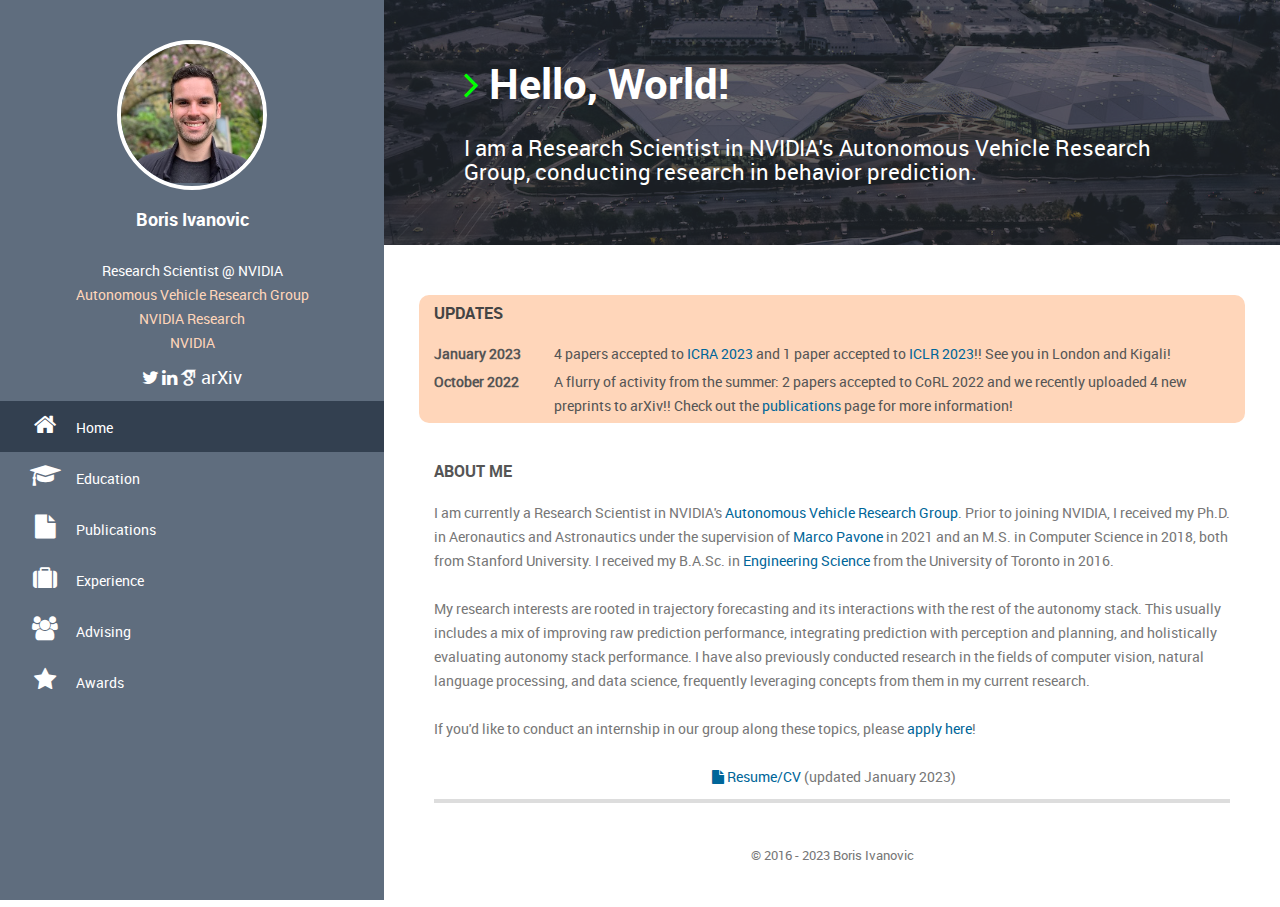
==== index.html @ a3891502 "ICRA updated paper and code links!" ====
<!DOCTYPE html>
<!--[if lt IE 7]>      <html class="no-js lt-ie9 lt-ie8 lt-ie7"> <![endif]-->
<!--[if IE 7]>         <html class="no-js lt-ie9 lt-ie8"> <![endif]-->
<!--[if IE 8]>         <html class="no-js lt-ie9"> <![endif]-->
<!--[if gt IE 8]><!--> <html class="no-js"> <!--<![endif]-->
    <head>
        <meta charset="utf-8">
        <meta http-equiv="X-UA-Compatible" content="IE=edge">
        <title>Boris Ivanovic</title>
        <meta name="description" content="">
        <!--
    	Volton Template
    	http://www.templatemo.com/tm-441-volton
        -->
        <meta name="viewport" content="width=device-width, initial-scale=1">

        <link rel="stylesheet" href="css/normalize.css">
        <link rel="stylesheet" href="css/font-awesome.css">
        <link rel="stylesheet" href="css/academicons.css">
        <link rel="stylesheet" href="css/bootstrap.min.css">
        <link rel="stylesheet" href="css/templatemo-style.css">

        <link rel="apple-touch-icon" sizes="180x180" href="/apple-touch-icon.png?v=9ByQ8gbazn">
        <link rel="icon" type="image/png" sizes="32x32" href="/favicon-32x32.png?v=9ByQ8gbazn">
        <link rel="icon" type="image/png" sizes="16x16" href="/favicon-16x16.png?v=9ByQ8gbazn">
        <link rel="manifest" href="/manifest.json?v=9ByQ8gbazn">
        <link rel="mask-icon" href="/safari-pinned-tab.svg?v=9ByQ8gbazn" color="#8c1515">
        <link rel="shortcut icon" href="/favicon.ico?v=9ByQ8gbazn">
        <meta name="msapplication-TileColor" content="#8c1515">
        <meta name="msapplication-TileImage" content="/mstile-144x144.png?v=9ByQ8gbazn">
        <meta name="theme-color" content="#ffffff">

        <script src="js/vendor/modernizr-2.6.2.min.js"></script>
        <script>
            (function(i,s,o,g,r,a,m){i['GoogleAnalyticsObject']=r;i[r]=i[r]||function(){
            (i[r].q=i[r].q||[]).push(arguments)},i[r].l=1*new Date();a=s.createElement(o),
            m=s.getElementsByTagName(o)[0];a.async=1;a.src=g;m.parentNode.insertBefore(a,m)
            })(window,document,'script','https://www.google-analytics.com/analytics.js','ga');

            ga('create', 'UA-88631709-1', 'auto');
            ga('send', 'pageview');
        </script>
    </head>
    <body>
        <!--[if lt IE 7]>
            <p class="browsehappy">You are using an <strong>outdated</strong> browser. Please <a href="http://browsehappy.com/">upgrade your browser</a> to improve your experience.</p>
        <![endif]-->

        <div class="responsive-header visible-xs visible-sm">
            <div class="container">
                <div class="row" style="margin-right: 0px">
                    <div class="col-md-12">
                        <div class="top-section">
                            <div class="profile-image">
                                <img src="img/profile.jpg" alt="Boris">
                            </div>
                            <div class="profile-content">
                                <h3 class="profile-title">Boris Ivanovic</h3>
                                <p class="profile-description">Research Scientist @ NVIDIA</p>
                                <p class="profile-description"><br /></p>
                                <div class="social-icons">
                                    <ul>
                                        <li><a href="https://twitter.com/iamborisi" target="_blank"><i class="fa fa-twitter"></i></a></li>
                                        <li><a href="https://www.linkedin.com/in/boris-ivanovic-a3103064" target="_blank"><i class="fa fa-linkedin"></i></a></li>
                                        <li><a href="https://scholar.google.com/citations?user=ey9AQcEAAAAJ" target="_blank"><i class="ai ai-google-scholar"></i></a></li>
                                        <li><a href="https://arxiv.org/a/ivanovic_b_1" target="_blank">arXiv</a></li>
                                    </ul>
                                </div> <!-- .social-icons -->
                            </div>
                        </div>
                    </div>
                </div>
                <a href="#" class="toggle-menu"><i class="fa fa-bars"></i></a>
                <div class="main-navigation responsive-menu">
                    <ul class="navigation">
                        <li><a href="index.html"><i class="fa fa-home fa-fw"></i>Home</a></li>
                        <li><a href="education.html"><i class="fa fa-graduation-cap fa-fw"></i>Education</a></li>
                        <li><a href="publications.html"><i class="fa fa-file fa-fw"></i>Publications</a></li>
                        <li><a href="experience.html"><i class="fa fa-suitcase fa-fw"></i>Experience</a></li>
                        <li><a href="advising.html"><i class="fa fa-users fa-fw"></i>Advising</a></li>
                        <li><a href="awards.html"><i class="fa fa-star fa-fw"></i>Awards</a></li>
                    </ul>
                </div>
            </div>
        </div>

        <!-- SIDEBAR -->
        <div class="sidebar-menu hidden-xs hidden-sm">
            <div class="top-section">
                <div class="profile-image">
                    <img src="img/profile.jpg" alt="Boris">
                </div>
                <h3 class="profile-title">Boris Ivanovic</h3>
                <!-- <p class="profile-description">borisi (at) stanford (dot) edu</p> -->
                <p class="profile-description"><br /></p>
                <p class="profile-description">Research Scientist @ NVIDIA</p>
                <p class="profile-description"><a href="https://nvr-avg.github.io/" target="_blank">Autonomous Vehicle Research Group</a></p>
                <p class="profile-description"><a href="https://www.nvidia.com/en-us/research/" target="_blank">NVIDIA Research</a></p>
                <p class="profile-description"><a href="https://www.nvidia.com/en-us/" target="_blank">NVIDIA</a></p>
            </div> <!-- top-section -->
            <div class="social-icons">
                <ul>
                    <li><a href="https://twitter.com/iamborisi" target="_blank"><i class="fa fa-twitter"></i></a></li>
                    <li><a href="https://www.linkedin.com/in/boris-ivanovic-a3103064" target="_blank"><i class="fa fa-linkedin"></i></a></li>
                    <li><a href="https://scholar.google.com/citations?user=ey9AQcEAAAAJ" target="_blank"><i class="ai ai-google-scholar"></i></a></li>
                    <li><a href="https://arxiv.org/a/ivanovic_b_1" target="_blank">arXiv</a></li>
                </ul>
            </div> <!-- .social-icons -->
            <div class="main-navigation">
                <ul class="navigation">
                    <li><a href="index.html"><i class="fa fa-home fa-fw"></i>Home</a></li>
                    <li><a href="education.html"><i class="fa fa-graduation-cap fa-fw"></i>Education</a></li>
                    <li><a href="publications.html"><i class="fa fa-file fa-fw"></i>Publications</a></li>
                    <li><a href="experience.html"><i class="fa fa-suitcase fa-fw"></i>Experience</a></li>
                    <li><a href="advising.html"><i class="fa fa-users fa-fw"></i>Advising</a></li>
                    <li><a href="awards.html"><i class="fa fa-star fa-fw"></i>Awards</a></li>
                </ul>
            </div> <!-- .main-navigation -->
        </div> <!-- .sidebar-menu -->


        <div class="banner-bg" id="top">
            <div class="banner-overlay"><img src="img/nvidia_banner.jpg" alt="" /></div>
            <div class="welcome-text">
                <h2><i class="fa fa-angle-right"></i> Hello, World!</h2>
                <h5>I am a Research Scientist in NVIDIA's Autonomous Vehicle Research Group, conducting research in behavior prediction.</h5>
            </div>
        </div>

        <!-- MAIN CONTENT -->
        <div class="main-content">
            <div class="fluid-container">
                <div class="content-wrapper">
                    <!-- UPDATES -->
                    <div class="page-section" id="about">
                    <div class="row">
                        <div class="col-md-12" id="updates">
                            <h4 class="widget-title">Updates</h4>
                            <table>
                                <tr>
                                    <td class="update-date"><b>January 2023</b></td>
                                    <td>4 papers accepted to <a href="https://www.icra2023.org/" target="_blank">ICRA 2023</a> and 1 paper accepted to <a href="https://iclr.cc/Conferences/2023" target="_blank">ICLR 2023</a>!! See you in London and Kigali!</td>
                                </tr>
                                <tr>
                                    <td class="update-date"><b>October 2022</b></td>
                                    <td>A flurry of activity from the summer: 2 papers accepted to CoRL 2022 and we recently uploaded 4 new preprints to arXiv!! Check out the <a href="publications.html">publications</a> page for more information!</td>
                                </tr>
                            </table>
                        </div>
                        <br>
                    </div> <!-- #updates -->
                    <!-- ABOUT -->
                    <div class="row">
                        <div class="col-md-12">
                            <h4 class="widget-title">About Me</h4>
                            <p>
                                I am currently a Research Scientist in NVIDIA's <a href="https://nvr-avg.github.io/" target="_blank">Autonomous Vehicle Research Group</a>. Prior to joining NVIDIA, I received my Ph.D. in Aeronautics and Astronautics under the supervision of <a href="http://web.stanford.edu/~pavone/" target="_blank">Marco Pavone</a> in 2021 and an M.S. in Computer Science in 2018, both from Stanford University. I received my B.A.Sc. in <a class="uoft-blue-underline" href="http://engsci.utoronto.ca/" target="_blank">Engineering Science</a> from the University of Toronto in 2016.
                                <br/>
                                <br/>
                                My research interests are rooted in trajectory forecasting and its interactions with the rest of the autonomy stack. This usually includes a mix of improving raw prediction performance, integrating prediction with perception and planning, and holistically evaluating autonomy stack performance. I have also previously conducted research in the fields of computer vision, natural language processing, and data science, frequently leveraging concepts from them in my current research.
                                <br/>
                                <br/>
                                If you'd like to conduct an internship in our group along these topics, please <a href="https://nvidia.wd5.myworkdayjobs.com/en-US/UniversityJobs/job/US-CA-Santa-Clara/PhD-Research-Intern--Autonomous-Vehicles---Summer-2023_JR1963492" target="_blank">apply here</a>!
                            <br/>
                            <br/>
                            <p style="margin-bottom: -30px; text-align: center;"><a href="files/cv.pdf" target="_blank"><i class="fa fa-file fa-fw"></i>Resume/CV</a> (updated January 2023)</p>
                            <hr>
                        </div>
                    </div> <!-- #about -->
                    </div>

                    <div class="row" id="footer">
                        <div class="col-md-12 text-center">
                            <p class="copyright-text">&copy; 2016 - 2023 Boris Ivanovic</p>
                        </div>
                    </div>

                </div>

            </div>
        </div>

        <script src="js/vendor/jquery-1.10.2.min.js"></script>
        <script src="js/min/plugins.min.js"></script>
        <script src="js/min/main.min.js"></script>

    </body>
</html>
---- css/academicons.css ----
/*
 *  Academicons 1.8.0 by James Walsh - https://github.com/jpswalsh
 *  Fonts generated using the IcoMoon app - http://icomoon.io/app
 *  Square icons designed to be used alongside Font Awesome square icons - https://fortawesome.github.io/Font-Awesome/
 *  Licenses - Font: SIL OFL 1.1, CSS: MIT License
 */
@font-face {
    font-family: 'Academicons';
    src:url('../fonts/academicons.eot?v=1.8.0');
    src:url('../fonts/academicons.eot?v=1.8.0') format('embedded-opentype'),
        url('../fonts/academicons.ttf?v=1.8.0') format('truetype'),
        url('../fonts/academicons.woff?v=1.8.0') format('woff'),
        url('../fonts/academicons.svg?v=1.8.0#academicons') format('svg');
    font-weight: normal;
    font-style: normal;
}
.ai {
	display:inline-block;
	font:normal normal normal 14px/1 Academicons;
	font-size:inherit;
	text-rendering:auto;
	-webkit-font-smoothing:antialiased;
	-moz-osx-font-smoothing:grayscale;
}
.ai-academia:before {
  content: "\e800";
}
.ai-academia-square:before {
  content: "\e801";
}
.ai-acclaim:before {
  content: "\e802";
}
.ai-acclaim-square:before {
  content: "\e803";
}
.ai-acm:before {
  content: "\e804";
}
.ai-acm-square:before {
  content: "\e805";
}
.ai-ads:before {
  content: "\e806";
}
.ai-ads-square:before {
  content: "\e807";
}
.ai-arxiv:before {
  content: "\e808";
}
.ai-arxiv-square:before {
  content: "\e809";
}
.ai-biorxiv:before {
  content: "\e810";
}
.ai-biorxiv-square:before {
  content: "\e811";
}
.ai-ceur:before {
  content: "\e812";
}
.ai-ceur-box:before {
  content: "\e813";
}
.ai-courser:before {
  content: "\e814";
}
.ai-courser-square:before {
  content: "\e815";
}
.ai-dataverse:before {
  content: "\e816";
}
.ai-dataverse-box:before {
  content: "\e817";
}
.ai-dblp:before {
  content: "\e818";
}
.ai-dblp-square:before {
  content: "\e819";
}
.ai-depsy:before {
  content: "\e820";
}
.ai-depsy-square:before {
  content: "\e821";
}
.ai-doi:before {
  content: "\e822";
}
.ai-doi-square:before {
  content: "\e823";
}
.ai-dryad:before {
  content: "\e824";
}
.ai-dryad-square:before {
  content: "\e825";
}
.ai-figshare:before {
  content: "\e826";
}
.ai-figshare-square:before {
  content: "\e827";
}
.ai-google-scholar:before {
  content: "\e828";
}
.ai-google-scholar-square:before {
  content: "\e829";
}
.ai-ieee:before {
  content: "\e830";
}
.ai-ieee-square:before {
  content: "\e831";
}
.ai-impactstory:before {
  content: "\e832";
}
.ai-impactstory-square:before {
  content: "\e833";
}
.ai-inspire:before {
  content: "\e834";
}
.ai-inspire-square:before {
  content: "\e835";
}
.ai-mendeley:before {
  content: "\e836";
}
.ai-mendeley-square:before {
  content: "\e837";
}
.ai-open-access:before {
  content: "\e838";
}
.ai-open-access-square:before {
  content: "\e839";
}
.ai-orcid:before {
  content: "\e840";
}
.ai-orcid-square:before {
  content: "\e841";
}
.ai-osf:before {
  content: "\e842";
}
.ai-osf-square:before {
  content: "\e843";
}
.ai-overleaf:before {
  content: "\e844";
}
.ai-overleaf-square:before {
  content: "\e845";
}
.ai-philpapers:before {
  content: "\e846";
}
.ai-philpapers-square:before {
  content: "\e847";
}
.ai-piazza:before {
  content: "\e848";
}
.ai-piazza-square:before {
  content: "\e849";
}
.ai-publons:before {
  content: "\e850";
}
.ai-publons-square:before {
  content: "\e851";
}
.ai-pubmed:before {
  content: "\e852";
}
.ai-pubmed-square:before {
  content: "\e853";
}
.ai-researchgate:before {
  content: "\e854";
}
.ai-researchgate-square:before {
  content: "\e855";
}
.ai-scirate:before {
  content: "\e856";
}
.ai-scirate-square:before {
  content: "\e857";
}
.ai-springer:before {
  content: "\e858";
}
.ai-springer-square:before {
  content: "\e859";
}
.ai-zotero:before {
  content: "\e860";
}
.ai-zotero-square:before {
  content: "\e861";
}
/*  Duplication of the FontAwesome style classes using 'ai' in place of 'fa'. */
.ai-lg {
  font-size: 1.33333333em;
  line-height: 0.75em;
  vertical-align: -15%;
}
.ai-2x {
  font-size: 2em;
}
.ai-3x {
  font-size: 3em;
}
.ai-4x {
  font-size: 4em;
}
.ai-5x {
  font-size: 5em;
}
.ai-fw {
  width: 1.28571429em;
  text-align: center;
}
.ai-ul {
  padding-left: 0;
  margin-left: 2.14285714em;
  list-style-type: none;
}
.ai-ul > li {
  position: relative;
}
.ai-li {
  position: absolute;
  left: -2.14285714em;
  width: 2.14285714em;
  top: 0.14285714em;
  text-align: center;
}
.ai-li.fa-lg {
  left: -1.85714286em;
}
.ai-border {
  padding: .2em .25em .15em;
  border: solid 0.08em #eeeeee;
  border-radius: .1em;
}
.ai-pull-left {
  float: left;
}
.ai-pull-right {
  float: right;
}
.ai.fa-pull-left {
  margin-right: .3em;
}
.ai.fa-pull-right {
  margin-left: .3em;
}
/*  
 *  Repeat of the FontAwesome style classes to prevent override if academicons.css
 *  is called after font-awesome.css.
 */
.fa-lg {
  font-size: 1.33333333em;
  line-height: 0.75em;
  vertical-align: -15%;
}
.fa-2x {
  font-size: 2em;
}
.fa-3x {
  font-size: 3em;
}
.fa-4x {
  font-size: 4em;
}
.fa-5x {
  font-size: 5em;
}
.fa-fw {
  width: 1.28571429em;
  text-align: center;
}
.fa-ul {
  padding-left: 0;
  margin-left: 2.14285714em;
  list-style-type: none;
}
.fa-ul > li {
  position: relative;
}
.fa-li {
  position: absolute;
  left: -2.14285714em;
  width: 2.14285714em;
  top: 0.14285714em;
  text-align: center;
}
.fa-li.fa-lg {
  left: -1.85714286em;
}
.fa-border {
  padding: .2em .25em .15em;
  border: solid 0.08em #eeeeee;
  border-radius: .1em;
}
.fa-pull-left {
  float: left;
}
.fa-pull-right {
  float: right;
}
.fa.fa-pull-left {
  margin-right: .3em;
}
.fa.fa-pull-right {
  margin-left: .3em;
}
---- css/templatemo-style.css ----
/*

Volton Template

http://www.templatemo.com/tm-441-volton

*/

@font-face {
  font-family: 'robotolight';
  src: url("../fonts/Roboto-Light-webfont.eot");
  src: url("../fonts/Roboto-Light-webfont.eot?#iefix") format("embedded-opentype"), url("../fonts/Roboto-Light-webfont.woff") format("woff"), url("../fonts/Roboto-Light-webfont.ttf") format("truetype"), url("../fonts/Roboto-Light-webfont.svg#robotolight") format("svg");
  font-weight: normal;
  font-style: normal;
}
@font-face {
  font-family: 'robotoregular';
  src: url("../fonts/Roboto-Regular-webfont.eot");
  src: url("../fonts/Roboto-Regular-webfont.eot?#iefix") format("embedded-opentype"), url("../fonts/Roboto-Regular-webfont.woff") format("woff"), url("../fonts/Roboto-Regular-webfont.ttf") format("truetype"), url("../fonts/Roboto-Regular-webfont.svg#robotoregular") format("svg");
  font-weight: normal;
  font-style: normal;
}
@font-face {
  font-family: 'robotobold';
  src: url("../fonts/Roboto-Bold-webfont.eot");
  src: url("../fonts/Roboto-Bold-webfont.eot?#iefix") format("embedded-opentype"), url("../fonts/Roboto-Bold-webfont.woff") format("woff"), url("../fonts/Roboto-Bold-webfont.ttf") format("truetype"), url("../fonts/Roboto-Bold-webfont.svg#robotobold") format("svg");
  font-weight: normal;
  font-style: normal;
}
/*---------------------------------------------------------
 1. Reset
-------------------------------------------------------- */
html, body, div, span, applet, object, iframe, h1, h2, h3, h4, h5, h6, p, blockquote, pre, a, abbr, acronym, address, big, cite, code, del, dfn, em, img, ins, kbd, q, s, samp, small, strike, strong, sub, sup, tt, var, b, u, i, center, dl, dt, dd, ol, ul, li, fieldset, form, label, legend, table, caption, tbody, tfoot, thead, tr, th, td, article, aside, canvas, details, embed, figure, figcaption, footer, header, hgroup, menu, nav, output, ruby, section, summary, time, mark, audio, video {
  margin: 0;
  padding: 0;
  border: 0;
  font-size: 100%;
  vertical-align: baseline;
}

.blue {
	color: #06C;
}

.green {
	color: #090;
}

.blue-grey {
  color: #5f6d7e;
}

main {
  display: block;
}

body {
  line-height: 1;
}

ol,
ul {
  list-style: none;
}

blockquote,
q {
  quotes: none;
}

blockquote:before,
blockquote:after {
  content: '';
  content: none;
}

table {
  border-collapse: collapse;
  border-spacing: 0;
}

html {
  font-size: 100%;
  -webkit-text-size-adjust: 100%;
  -ms-text-size-adjust: 100%;
}

a:focus {
  outline: none;
}

article,
aside,
details,
figcaption,
figure,
footer,
header,
hgroup,
nav,
section {
  display: block;
}

audio,
canvas,
video {
  display: inline-block;
  *display: inline;
  *zoom: 1;
}

audio:not([controls]) {
  display: none;
}

sub,
sup {
  line-height: 0;
  position: relative;
  vertical-align: baseline;
}

sup {
  top: -.5em;
}

sub {
  bottom: -.25em;
}

img {
  border: 0;
  -ms-interpolation-mode: bicubic;
}

button,
input,
select,
textarea {
  font-size: 100%;
  margin: 0;
  vertical-align: baseline;
  *vertical-align: middle;
}

button,
input {
  line-height: normal;
  *overflow: visible;
}

button::-moz-focus-inner,
input::-moz-focus-inner {
  border: 0;
  padding: 0;
}

button,
input[type="button"],
input[type="reset"],
input[type="submit"] {
  cursor: pointer;
  -webkit-appearance: button;
}

input[type="search"] {
  -webkit-appearance: textfield;
}

input[type="search"]:-webkit-search-decoration {
  -webkit-appearance: none;
}

textarea {
  overflow: auto;
  vertical-align: top;
}

/*---------------------------------------------------------
 2. Basic Style
-------------------------------------------------------- */
b.paper-title {
  color: #cb8c1e;
}

body {
  font-size: 14px;
  line-height: 24px;
  color: #777777;
  font-family: 'robotoregular';
  overflow-x: hidden;
}

a {
  color: #006699;
  -webkit-transition: all 150ms ease-in-out;
  -moz-transition: all 150ms ease-in-out;
  -ms-transition: all 150ms ease-in-out;
  -o-transition: all 150ms ease-in-out;
  transition: all 150ms ease-in-out;
  text-decoration: none !important;
}
a:hover {
  color: #555555;
}

h1, h2, h3, h4, h5 {
  color: #555555;
}

::-webkit-input-placeholder {
  color: #999999;
}

:-moz-placeholder {
  /* Firefox 18- */
  color: #999999;
}

::-moz-placeholder {
  /* Firefox 19+ */
  color: #999999;
}

:-ms-input-placeholder {
  color: #999999;
}

.main-content,
.banner-bg {
  float: right;
  width: 77%;
}
.banner-bg .fa-angle-right {
  color: #00ff00;
}
@media screen and (max-width: 1290px) {
  .main-content,
  .banner-bg {
    width: 70%;
  }
}
@media screen and (max-width: 992px) {
  .main-content,
  .banner-bg {
    width: 100%;
  }
}

.content-wrapper {
  padding: 0 50px 0 50px;
}
@media screen and (max-width: 992px) {
  .content-wrapper {
    padding: 0 30px;
  }
}

h4.widget-title {
  font-size: 16px;
  font-family: 'robotobold';
  text-transform: uppercase;
  margin-bottom: 20px;
}

h5.widget-title {
  font-size: 14px;
  font-family: 'robotobold';
  margin-bottom: 20px;
}

hr {
  position: relative;
  outline: 0;
  border: 0;
  width: 100%;
  height: 4px;
  background: #dddddd;
  margin-top: 40px;
  margin-bottom: 0;
}

.page-section {
  padding-top: 50px;
}

/*---------------------------------------------------------
 3. Header
-------------------------------------------------------- */
.sidebar-menu {
  float: left;
  width: 23%;
  height: 100%;
  position: fixed;
  background-color: #5f6d7e;
  color: white;
  overflow-y: auto;
}
@media screen and (max-width: 1290px) {
  .sidebar-menu {
    overflow-y: auto;
    width: 30%;
  }
}

.top-section {
  padding: 40px;
  padding-bottom: 10px;
  text-align: center;
}

.profile-image {
  width: 150px;
  height: 150px;
  border: 4px solid white;
  -webkit-border-radius: 75px;
  border-radius: 75px;
  overflow: hidden;
  margin-bottom: 20px;
  margin-left: auto;
  margin-right: auto;
}
.profile-image img {
  width: 100%;
}

h3.profile-title {
  margin-bottom: 5px;
  color: white;
  font-size: 18px;
  font-family: 'robotobold';
}

.main-navigation {
  margin: 10px 0;
}
.main-navigation li {
  display: block;
}
.main-navigation li.highlight {
  background: #334050;
}
.main-navigation li a {
  padding: 12px;
  padding-right: 0px;
  padding-left: 30px;
  display: block;
  color: white;
  font-size: 14px;
}
.main-navigation li a i {
  margin-right: 15px;
  font-size: 24px;
}
.main-navigation li a:hover {
  background: #414E5E;
}
.main-navigation li a.active {
  background: #495461;
}
.main-navigation li a.active:hover {
  background: #495461;
}

.social-icons {
  display: block;
  padding: 0px 40px;
  text-align: center;
}
.social-icons li {
  display: inline-block;
}
.top-section a {
  color: #ffd6ba;
}
.top-section a:hover {
  color: #282e35;
}
.social-icons a {
  font-size: 18px;
  color: white;
}
.social-icons a:hover {
  color: #282e35;
}

.ai-google-scholar {
  -webkit-text-stroke: 0.5px;
}

.ai-arxiv {
  -webkit-text-stroke: 0.5px;
}

.container {
  padding-left: 0px;
  padding-right: 0px;
  width: 100%;
}

.responsive-header {
  background: #5f6d7e;
  text-align: center;
}
@media screen and (max-width: 992px) {
  .responsive-header .main-navigation {
    margin-top: 10px;
    display: none;
  }
}
@media screen and (max-width: 992px) {
  .responsive-header p {
    color: white;
  }
}
@media screen and (max-width: 992px) {
  .responsive-header .profile-image {
    float: left;
    width: 100px;
    height: 100px;
    -webkit-border-radius: 50px;
    border-radius: 50px;
    overflow: hidden;
    margin-right: 30px;
  }
  .responsive-header .profile-content {
    text-align: left;
    margin-top: 5px;
    overflow: hidden;
  }
  .responsive-header .social-icons {
    text-align: left;
    padding: 0px;
  }
}

@media screen and (max-width: 992px) {
  .top-section {
    padding-bottom: 0;
  }
}

@media screen and (max-width: 992px) {
  .main-navigation a {
    padding: 10px;
  }
  .main-navigation a.active {
    background: #5f6d7e !important;
  }
  .main-navigation a:hover {
    background: #5f6d7e !important;
  }
}

.toggle-menu {
  width: 100%;
  display: block;
  padding: 20px;
  margin-top: 30px;
  background: #6cc0f7;
  color: white;
  font-size: 18px;
}
.toggle-menu:hover {
  color: white;
}

/*---------------------------------------------------------
 4. Main Content
-------------------------------------------------------- */
/*------ link underlines ------*/
/*.stanford-red-underline {
  text-decoration: none;
  display: inline-table;
  color: inherit;
}

.stanford-red-underline:hover {
  background-color: rgba(200, 21, 21, 0.3);
}

.stanford-red-underline:after {
  content: "";
  border-bottom: 0.1em solid rgb(200, 21, 21);
  display: table-caption;
  caption-side: bottom;
  position: relative;
  margin-top:-0.05em;
}

.ai-blue-underline {
  text-decoration: none;
  display: inline-table;
  color: inherit;
}

.ai-blue-underline:hover {
  background-color: rgba(21, 162, 214, 0.3);
}

.ai-blue-underline:after {
  content: "";
  border-bottom: 0.1em solid rgb(21, 162, 214);
  display: table-caption;
  caption-side: bottom;
  position: relative;
  margin-top:-0.05em;
}

.uoft-blue-underline {
  text-decoration: none;
  display: inline-table;
  color: inherit;
}

.uoft-blue-underline:hover {
  background-color: rgba(4, 48, 150, 0.1);
}

.uoft-blue-underline:after {
  content: "";
  border-bottom: 0.15em solid rgb(4, 48, 150);
  display: table-caption;
  caption-side: bottom;
  position: relative;
  margin-top:-0.25em;
}

.amazon-orange-underline {
  text-decoration: none;
  display: inline-table;
  color: inherit;
}

.amazon-orange-underline:hover {
  background-color: rgba(248, 152, 29, 0.15);
}

.amazon-orange-underline:after {
  content: "";
  border-bottom: 0.15em solid rgb(248, 152, 29);
  display: table-caption;
  caption-side: bottom;
  position: relative;
  margin-top:-0.25em;
}

.eth-blue-underline {
  text-decoration: none;
  display: inline-table;
  color: inherit;
}

.eth-blue-underline:hover {
  background-color: rgba(31, 117, 254, 0.1);
}

.eth-blue-underline:after {
  content: "";
  border-bottom: 0.15em solid rgb(31, 117, 254);
  display: table-caption;
  caption-side: bottom;
  position: relative;
  margin-top:-0.25em;
}*/

/*------ banner ------ */
.banner-bg {
  padding: 60px 80px;
  position: relative;
  background: black;
  background-repeat: no-repeat;
  background-position: center;
  background-size: cover;
  z-index: 2;
}

.banner-overlay {
  position: absolute;
  width: 100%;
  height: 100%;
  background: rgba(95, 109, 126, 0.4);
  top: 0;
  left: 0;
  z-index: 3;
}

.banner-overlay img {
  height: 100%;
  opacity: 0.3;
  object-fit: cover;
  width: 100%;
  height:100%;
}

.welcome-text {
  position: relative;
  z-index: 4;
}
.welcome-text h2 {
  font-size: 42px;
  font-family: 'robotobold';
  color: white;
  margin-bottom: 30px;
}
.welcome-text h5 {
  font-size: 22px;
  color: white;
}

.welcome-text a {
  color: white;
}

/*------ updates ------- */
#updates {
  padding-bottom: 1px;
  margin-bottom: 40px;
  background: #FFD6BA;
  border-radius: 10px;
}

#updates .widget-title {
  padding-top: 10px;
  color: #444444;
}

#updates .update-date {
  width: 120px;
}

#updates td {
  padding-bottom: 4px;
  color: #555555;
}

/*------ about us ------ */
.about-image {
  overflow: hidden;
  border: 4px solid #dddddd;
  margin-bottom: 40px;
}
.about-image img {
  width: 100%;
  display: block;
}

/*----- life item ---- */
.life-item {
  margin-bottom: 20px;

  display: flex;
  align-items: center;
}

.life-item-img {
  width: 50px;
  float: left;
  align-self: flex-start;
}

.life-item-img img {
  max-width: 100%;
  display: block;
}

.life-item-pub-img {
  width: 120px;
  float: left;
  align-self: flex-start;
}

.life-item-pub-img img {
  max-width: 100%;
  display: block;
}

.life-item-content {
  width: 90%;
  margin-left: 10px;
  display: inline-block;
}

.life-item-content span {
  float: right;
}

.life-item-content p {
  word-wrap: break-word;
}

.life-item-content ul {
  margin-left: 15px;
  list-style: disc;
}

.life-item-content table {
  width: 100%;
  margin-top: 8px;
}

.life-item-content td {
  vertical-align: middle;
  text-align: center;
}

.life-item-content img {
  max-height: 100px;
  max-width: 100%;
}

.life-item-highlight {
  color: #3D9970;
}

.life-item-title {
  display: inline-block;
}

.extra-space-loc {
  padding-top: 3px;
}

.li-separator {
  border-bottom: 1px #dddddd solid;
  margin: 15px 0% 15px 0px;
}

.bulleted {
  margin-left: 30px;
  margin-top: -10px;
  margin-bottom: 10px;
  list-style-type: disc;
}

/*------ projects ------ */
.projects-holder {
  margin-right: 0;
  margin-left: 0;
  margin-top: 40px;
}
.projects-holder .col-md-4,
.projects-holder .col-md-4 {
  padding-right: 1px;
  padding-left: 1px;
}

.project-item {
  width: 100%;
  margin-bottom: 2px;
  overflow: hidden;
  position: relative;
}
.project-item img {
  width: 100%;
  display: block;
}
.project-item:hover .project-hover {
  top: 0;
  opacity: 1;
  visibility: visible;
}

.project-hover {
  position: absolute;
  width: 100%;
  height: 100%;
  top: 40px;
  left: 0;
  background: rgba(0, 0, 0, 0.9);
  opacity: 0;
  visibility: 0;
  -webkit-transition: all 200ms linear;
  -moz-transition: all 200ms linear;
  -ms-transition: all 200ms linear;
  -o-transition: all 200ms linear;
  transition: all 200ms linear;
}
.project-hover .inside {
  position: absolute;
  width: 100%;
  left: 0;
  bottom: 0;
  padding: 30px;
}
.project-hover h5 {
  font-size: 16px;
  margin-bottom: 15px;
}
.project-hover h5 a {
  color: white;
}
.project-hover p {
  color: white;
  font-size: 13px;
  line-height: 20px;
}

/*------ contact ------ */
.contact-form {
  margin-top: 40px;
}
.contact-form input, .contact-form textarea {
  width: 100%;
  outline: 0;
  border: 1px solid #aaaaaa;
  padding: 12px;
  color: #999999;
  margin-bottom: 30px;
}
.contact-form input:focus, .contact-form textarea:focus {
  outline: 0;
}
.contact-form .button {
  width: auto;
  background: #5f6d7e;
  color: white;
  text-transform: uppercase;
  border: 0;
}

/*------ advising ------ */
.advisees {
  width: 100%;
}

.advisees tr:first-child {
  border-bottom: 2px solid #ddd;
}

/*---------------------------------------------------------
 5. Footer
-------------------------------------------------------- */
#footer p.copyright-text {
  margin: 40px 0;
  font-size: 13px;
}
#footer p.copyright-text a {
  color: #5f6d7e;
}
#footer p.copyright-text a:hover {
  color: #6cc0f7;
}
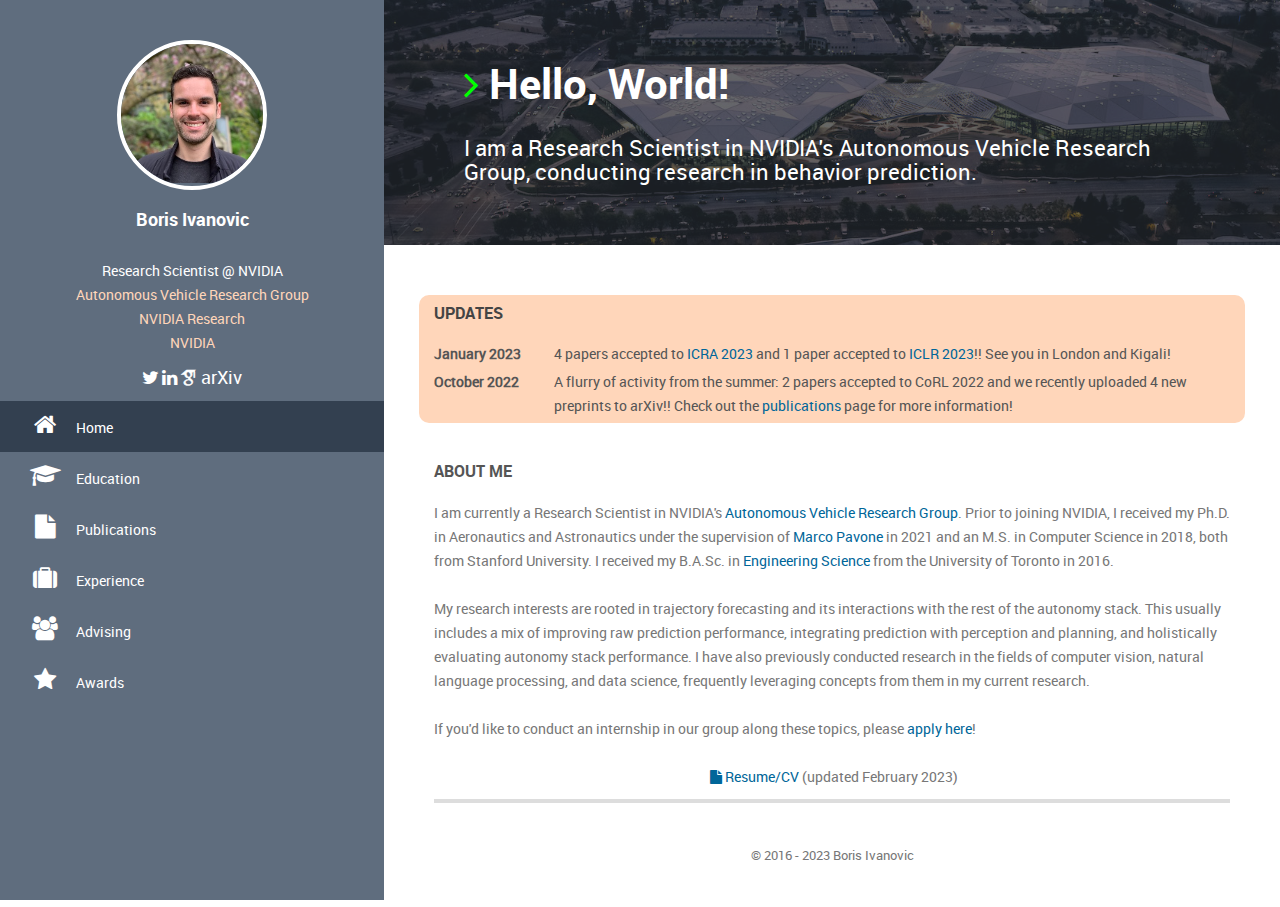
==== commit e94ae946: "Quick small CV update." ====
--- a/index.html
+++ b/index.html
@@ -163,7 +163,7 @@
                                 If you'd like to conduct an internship in our group along these topics, please <a href="https://nvidia.wd5.myworkdayjobs.com/en-US/UniversityJobs/job/US-CA-Santa-Clara/PhD-Research-Intern--Autonomous-Vehicles---Summer-2023_JR1963492" target="_blank">apply here</a>!
                             <br/>
                             <br/>
-                            <p style="margin-bottom: -30px; text-align: center;"><a href="files/cv.pdf" target="_blank"><i class="fa fa-file fa-fw"></i>Resume/CV</a> (updated January 2023)</p>
+                            <p style="margin-bottom: -30px; text-align: center;"><a href="files/cv.pdf" target="_blank"><i class="fa fa-file fa-fw"></i>Resume/CV</a> (updated February 2023)</p>
                             <hr>
                         </div>
                     </div> <!-- #about -->
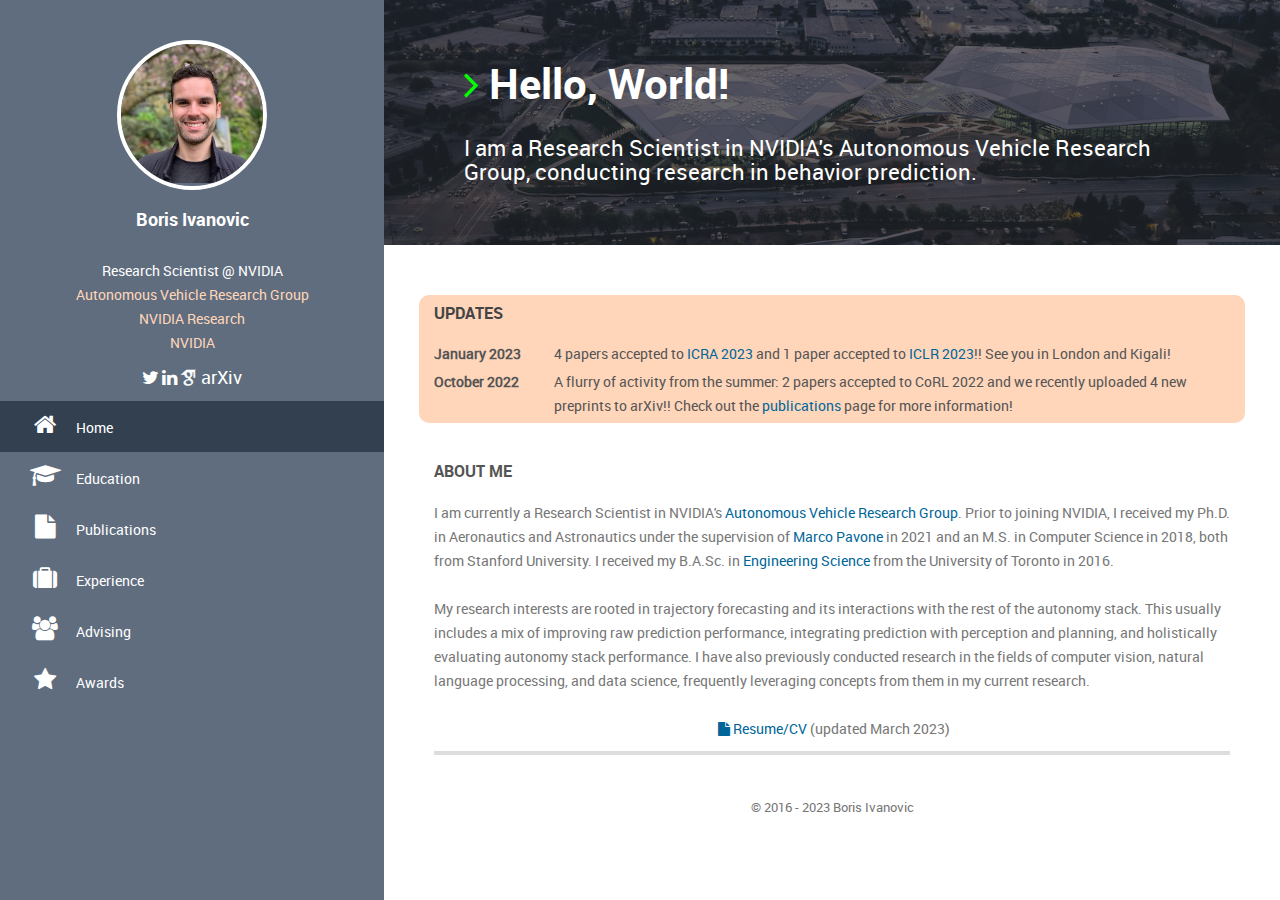
==== commit 6042fc4b: "Workshop added, CV updated." ====
--- a/index.html
+++ b/index.html
@@ -158,12 +158,12 @@
                                 <br/>
                                 <br/>
                                 My research interests are rooted in trajectory forecasting and its interactions with the rest of the autonomy stack. This usually includes a mix of improving raw prediction performance, integrating prediction with perception and planning, and holistically evaluating autonomy stack performance. I have also previously conducted research in the fields of computer vision, natural language processing, and data science, frequently leveraging concepts from them in my current research.
+                                <!-- <br/>
                                 <br/>
-                                <br/>
-                                If you'd like to conduct an internship in our group along these topics, please <a href="https://nvidia.wd5.myworkdayjobs.com/en-US/UniversityJobs/job/US-CA-Santa-Clara/PhD-Research-Intern--Autonomous-Vehicles---Summer-2023_JR1963492" target="_blank">apply here</a>!
+                                If you'd like to conduct an internship in our group along these topics, please <a href="https://nvidia.wd5.myworkdayjobs.com/en-US/UniversityJobs/job/US-CA-Santa-Clara/PhD-Research-Intern--Autonomous-Vehicles---Summer-2023_JR1963492" target="_blank">apply here</a>! -->
                             <br/>
                             <br/>
-                            <p style="margin-bottom: -30px; text-align: center;"><a href="files/cv.pdf" target="_blank"><i class="fa fa-file fa-fw"></i>Resume/CV</a> (updated February 2023)</p>
+                            <p style="margin-bottom: -30px; text-align: center;"><a href="files/cv.pdf" target="_blank"><i class="fa fa-file fa-fw"></i>Resume/CV</a> (updated March 2023)</p>
                             <hr>
                         </div>
                     </div> <!-- #about -->
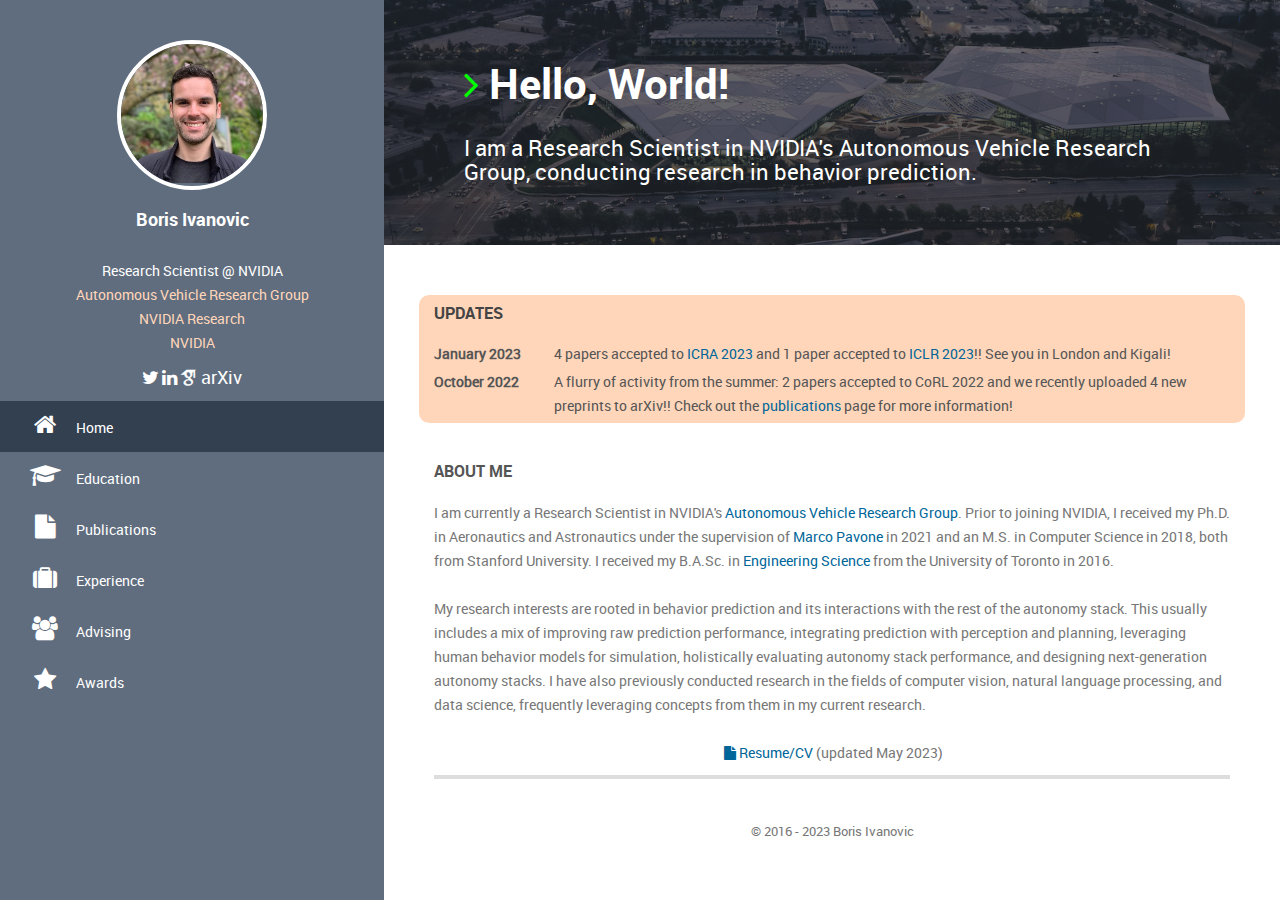
==== commit fb5daf4f: "Bio update and CV update." ====
--- a/index.html
+++ b/index.html
@@ -157,13 +157,13 @@
                                 I am currently a Research Scientist in NVIDIA's <a href="https://nvr-avg.github.io/" target="_blank">Autonomous Vehicle Research Group</a>. Prior to joining NVIDIA, I received my Ph.D. in Aeronautics and Astronautics under the supervision of <a href="http://web.stanford.edu/~pavone/" target="_blank">Marco Pavone</a> in 2021 and an M.S. in Computer Science in 2018, both from Stanford University. I received my B.A.Sc. in <a class="uoft-blue-underline" href="http://engsci.utoronto.ca/" target="_blank">Engineering Science</a> from the University of Toronto in 2016.
                                 <br/>
                                 <br/>
-                                My research interests are rooted in trajectory forecasting and its interactions with the rest of the autonomy stack. This usually includes a mix of improving raw prediction performance, integrating prediction with perception and planning, and holistically evaluating autonomy stack performance. I have also previously conducted research in the fields of computer vision, natural language processing, and data science, frequently leveraging concepts from them in my current research.
+                                My research interests are rooted in behavior prediction and its interactions with the rest of the autonomy stack. This usually includes a mix of improving raw prediction performance, integrating prediction with perception and planning, leveraging human behavior models for simulation, holistically evaluating autonomy stack performance, and designing next-generation autonomy stacks. I have also previously conducted research in the fields of computer vision, natural language processing, and data science, frequently leveraging concepts from them in my current research.
                                 <!-- <br/>
                                 <br/>
                                 If you'd like to conduct an internship in our group along these topics, please <a href="https://nvidia.wd5.myworkdayjobs.com/en-US/UniversityJobs/job/US-CA-Santa-Clara/PhD-Research-Intern--Autonomous-Vehicles---Summer-2023_JR1963492" target="_blank">apply here</a>! -->
                             <br/>
                             <br/>
-                            <p style="margin-bottom: -30px; text-align: center;"><a href="files/cv.pdf" target="_blank"><i class="fa fa-file fa-fw"></i>Resume/CV</a> (updated March 2023)</p>
+                            <p style="margin-bottom: -30px; text-align: center;"><a href="files/cv.pdf" target="_blank"><i class="fa fa-file fa-fw"></i>Resume/CV</a> (updated May 2023)</p>
                             <hr>
                         </div>
                     </div> <!-- #about -->
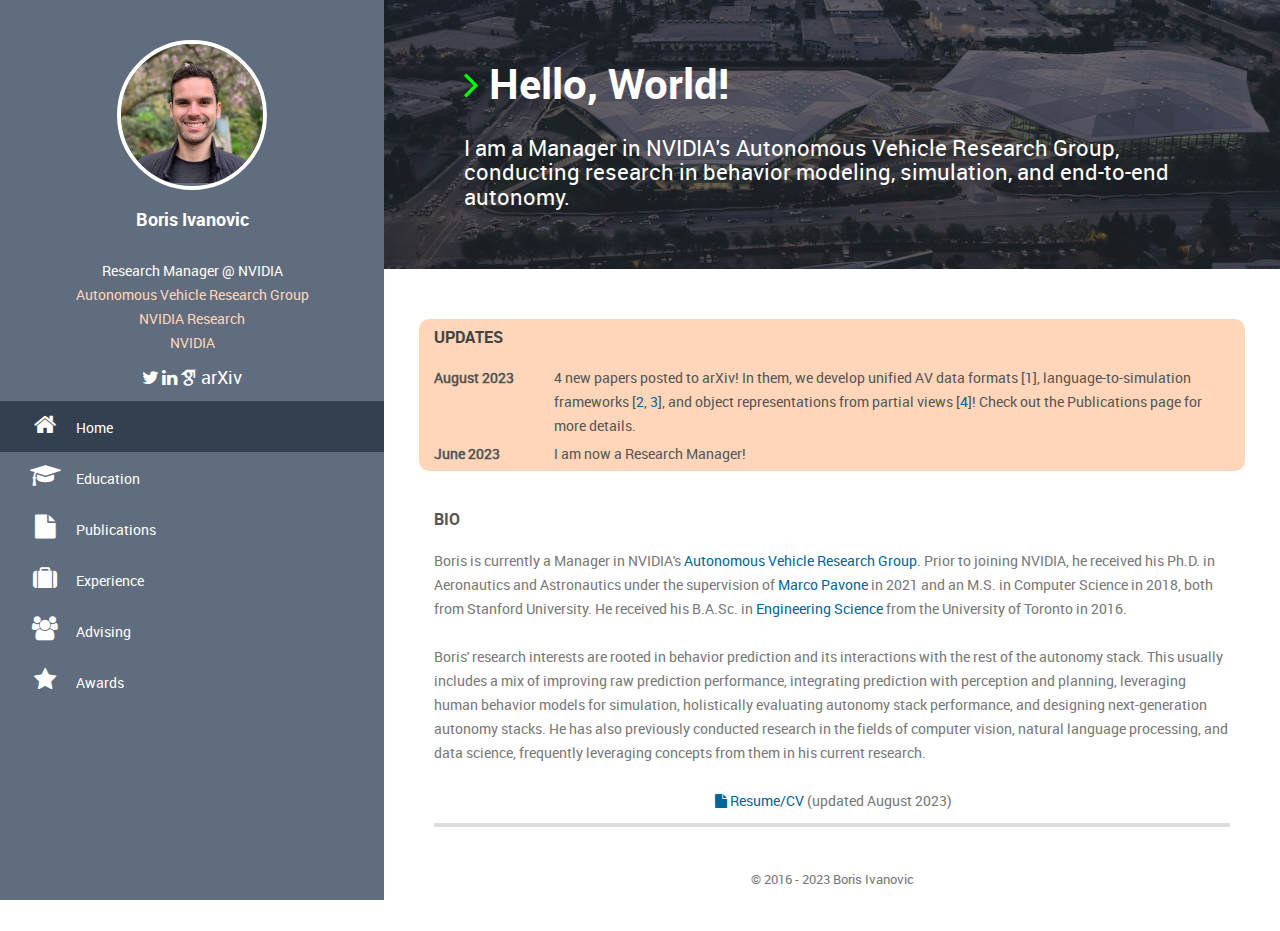
==== commit a59475a1: "Big update post-summer." ====
--- a/index.html
+++ b/index.html
@@ -56,7 +56,7 @@
                             </div>
                             <div class="profile-content">
                                 <h3 class="profile-title">Boris Ivanovic</h3>
-                                <p class="profile-description">Research Scientist @ NVIDIA</p>
+                                <p class="profile-description">Research Manager @ NVIDIA</p>
                                 <p class="profile-description"><br /></p>
                                 <div class="social-icons">
                                     <ul>
@@ -93,7 +93,7 @@
                 <h3 class="profile-title">Boris Ivanovic</h3>
                 <!-- <p class="profile-description">borisi (at) stanford (dot) edu</p> -->
                 <p class="profile-description"><br /></p>
-                <p class="profile-description">Research Scientist @ NVIDIA</p>
+                <p class="profile-description">Research Manager @ NVIDIA</p>
                 <p class="profile-description"><a href="https://nvr-avg.github.io/" target="_blank">Autonomous Vehicle Research Group</a></p>
                 <p class="profile-description"><a href="https://www.nvidia.com/en-us/research/" target="_blank">NVIDIA Research</a></p>
                 <p class="profile-description"><a href="https://www.nvidia.com/en-us/" target="_blank">NVIDIA</a></p>
@@ -123,7 +123,7 @@
             <div class="banner-overlay"><img src="img/nvidia_banner.jpg" alt="" /></div>
             <div class="welcome-text">
                 <h2><i class="fa fa-angle-right"></i> Hello, World!</h2>
-                <h5>I am a Research Scientist in NVIDIA's Autonomous Vehicle Research Group, conducting research in behavior prediction.</h5>
+                <h5>I am a Manager in NVIDIA's Autonomous Vehicle Research Group, conducting research in behavior modeling, simulation, and end-to-end autonomy.</h5>
             </div>
         </div>
 
@@ -138,12 +138,12 @@
                             <h4 class="widget-title">Updates</h4>
                             <table>
                                 <tr>
-                                    <td class="update-date"><b>January 2023</b></td>
-                                    <td>4 papers accepted to <a href="https://www.icra2023.org/" target="_blank">ICRA 2023</a> and 1 paper accepted to <a href="https://iclr.cc/Conferences/2023" target="_blank">ICLR 2023</a>!! See you in London and Kigali!</td>
+                                    <td class="update-date"><b>August 2023</b></td>
+                                    <td>4 new papers posted to arXiv! In them, we develop unified AV data formats [<a href="https://arxiv.org/abs/2307.13924" target="_blank">1</a>], language-to-simulation frameworks [<a href="https://arxiv.org/abs/2307.07947" target="_blank">2</a>, <a href="https://arxiv.org/abs/2306.06344" target="_blank">3</a>], and object representations from partial views [<a href="https://arxiv.org/abs/2304.00673" target="_blank">4</a>]! Check out the Publications page for more details.</td>
                                 </tr>
                                 <tr>
-                                    <td class="update-date"><b>October 2022</b></td>
-                                    <td>A flurry of activity from the summer: 2 papers accepted to CoRL 2022 and we recently uploaded 4 new preprints to arXiv!! Check out the <a href="publications.html">publications</a> page for more information!</td>
+                                    <td class="update-date"><b>June 2023</b></td>
+                                    <td>I am now a Research Manager!</td>
                                 </tr>
                             </table>
                         </div>
@@ -152,18 +152,18 @@
                     <!-- ABOUT -->
                     <div class="row">
                         <div class="col-md-12">
-                            <h4 class="widget-title">About Me</h4>
+                            <h4 class="widget-title">Bio</h4>
                             <p>
-                                I am currently a Research Scientist in NVIDIA's <a href="https://nvr-avg.github.io/" target="_blank">Autonomous Vehicle Research Group</a>. Prior to joining NVIDIA, I received my Ph.D. in Aeronautics and Astronautics under the supervision of <a href="http://web.stanford.edu/~pavone/" target="_blank">Marco Pavone</a> in 2021 and an M.S. in Computer Science in 2018, both from Stanford University. I received my B.A.Sc. in <a class="uoft-blue-underline" href="http://engsci.utoronto.ca/" target="_blank">Engineering Science</a> from the University of Toronto in 2016.
+                                Boris is currently a Manager in NVIDIA's <a href="https://research.nvidia.com/labs/avg/" target="_blank">Autonomous Vehicle Research Group</a>. Prior to joining NVIDIA, he received his Ph.D. in Aeronautics and Astronautics under the supervision of <a href="http://web.stanford.edu/~pavone/" target="_blank">Marco Pavone</a> in 2021 and an M.S. in Computer Science in 2018, both from Stanford University. He received his B.A.Sc. in <a class="uoft-blue-underline" href="http://engsci.utoronto.ca/" target="_blank">Engineering Science</a> from the University of Toronto in 2016.
                                 <br/>
                                 <br/>
-                                My research interests are rooted in behavior prediction and its interactions with the rest of the autonomy stack. This usually includes a mix of improving raw prediction performance, integrating prediction with perception and planning, leveraging human behavior models for simulation, holistically evaluating autonomy stack performance, and designing next-generation autonomy stacks. I have also previously conducted research in the fields of computer vision, natural language processing, and data science, frequently leveraging concepts from them in my current research.
+                                Boris' research interests are rooted in behavior prediction and its interactions with the rest of the autonomy stack. This usually includes a mix of improving raw prediction performance, integrating prediction with perception and planning, leveraging human behavior models for simulation, holistically evaluating autonomy stack performance, and designing next-generation autonomy stacks. He has also previously conducted research in the fields of computer vision, natural language processing, and data science, frequently leveraging concepts from them in his current research.
                                 <!-- <br/>
                                 <br/>
                                 If you'd like to conduct an internship in our group along these topics, please <a href="https://nvidia.wd5.myworkdayjobs.com/en-US/UniversityJobs/job/US-CA-Santa-Clara/PhD-Research-Intern--Autonomous-Vehicles---Summer-2023_JR1963492" target="_blank">apply here</a>! -->
                             <br/>
                             <br/>
-                            <p style="margin-bottom: -30px; text-align: center;"><a href="files/cv.pdf" target="_blank"><i class="fa fa-file fa-fw"></i>Resume/CV</a> (updated May 2023)</p>
+                            <p style="margin-bottom: -30px; text-align: center;"><a href="files/cv.pdf" target="_blank"><i class="fa fa-file fa-fw"></i>Resume/CV</a> (updated August 2023)</p>
                             <hr>
                         </div>
                     </div> <!-- #about -->
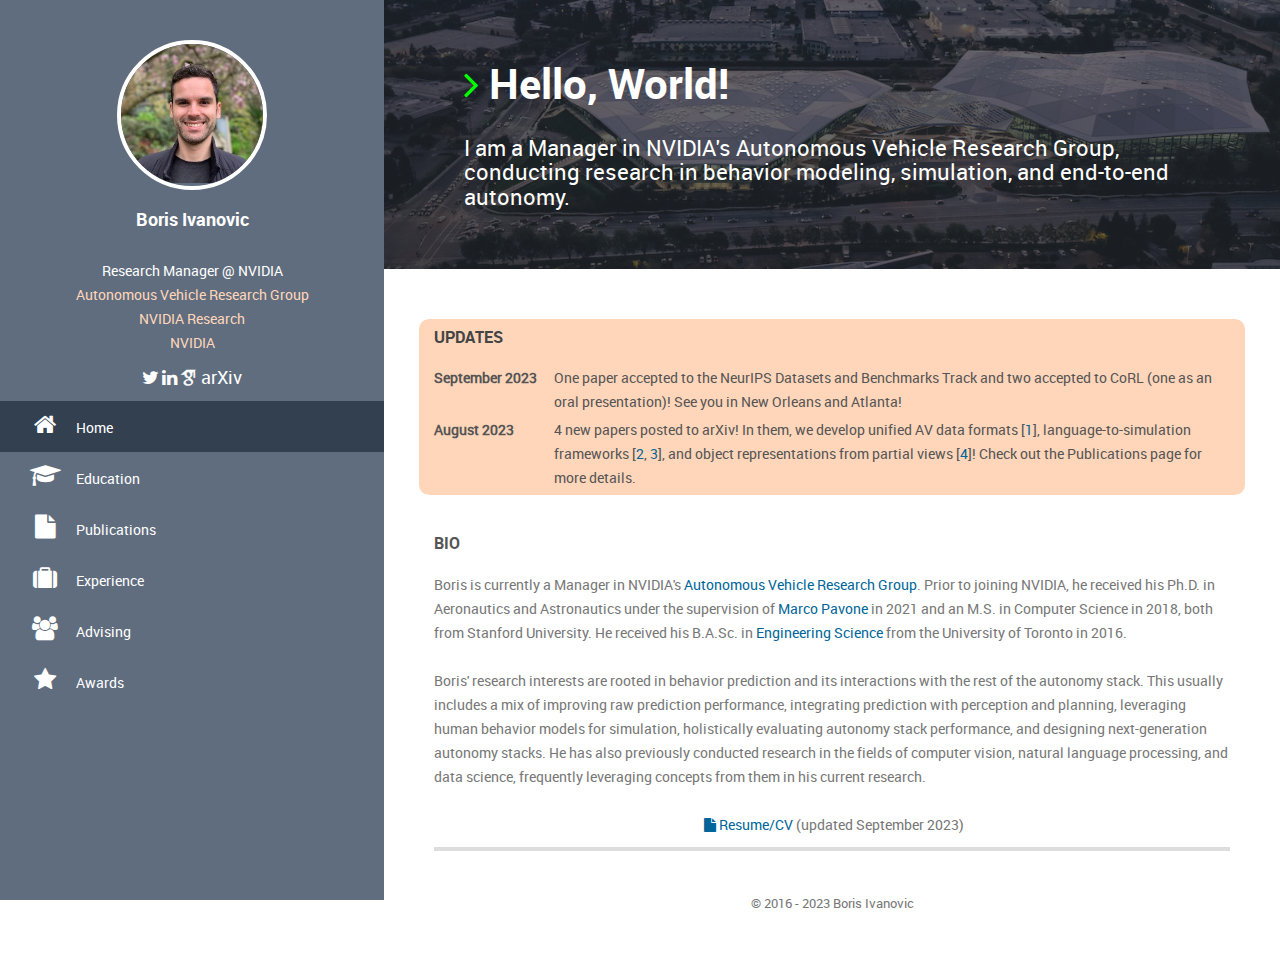
==== commit c177c67e: "Updates post-summer." ====
--- a/index.html
+++ b/index.html
@@ -138,12 +138,12 @@
                             <h4 class="widget-title">Updates</h4>
                             <table>
                                 <tr>
+                                    <td class="update-date"><b>September 2023</b></td>
+                                    <td>One paper accepted to the NeurIPS Datasets and Benchmarks Track and two accepted to CoRL (one as an oral presentation)! See you in New Orleans and Atlanta!</td>
+                                </tr>
+                                <tr>
                                     <td class="update-date"><b>August 2023</b></td>
                                     <td>4 new papers posted to arXiv! In them, we develop unified AV data formats [<a href="https://arxiv.org/abs/2307.13924" target="_blank">1</a>], language-to-simulation frameworks [<a href="https://arxiv.org/abs/2307.07947" target="_blank">2</a>, <a href="https://arxiv.org/abs/2306.06344" target="_blank">3</a>], and object representations from partial views [<a href="https://arxiv.org/abs/2304.00673" target="_blank">4</a>]! Check out the Publications page for more details.</td>
-                                </tr>
-                                <tr>
-                                    <td class="update-date"><b>June 2023</b></td>
-                                    <td>I am now a Research Manager!</td>
                                 </tr>
                             </table>
                         </div>
@@ -163,7 +163,7 @@
                                 If you'd like to conduct an internship in our group along these topics, please <a href="https://nvidia.wd5.myworkdayjobs.com/en-US/UniversityJobs/job/US-CA-Santa-Clara/PhD-Research-Intern--Autonomous-Vehicles---Summer-2023_JR1963492" target="_blank">apply here</a>! -->
                             <br/>
                             <br/>
-                            <p style="margin-bottom: -30px; text-align: center;"><a href="files/cv.pdf" target="_blank"><i class="fa fa-file fa-fw"></i>Resume/CV</a> (updated August 2023)</p>
+                            <p style="margin-bottom: -30px; text-align: center;"><a href="files/cv.pdf" target="_blank"><i class="fa fa-file fa-fw"></i>Resume/CV</a> (updated September 2023)</p>
                             <hr>
                         </div>
                     </div> <!-- #about -->
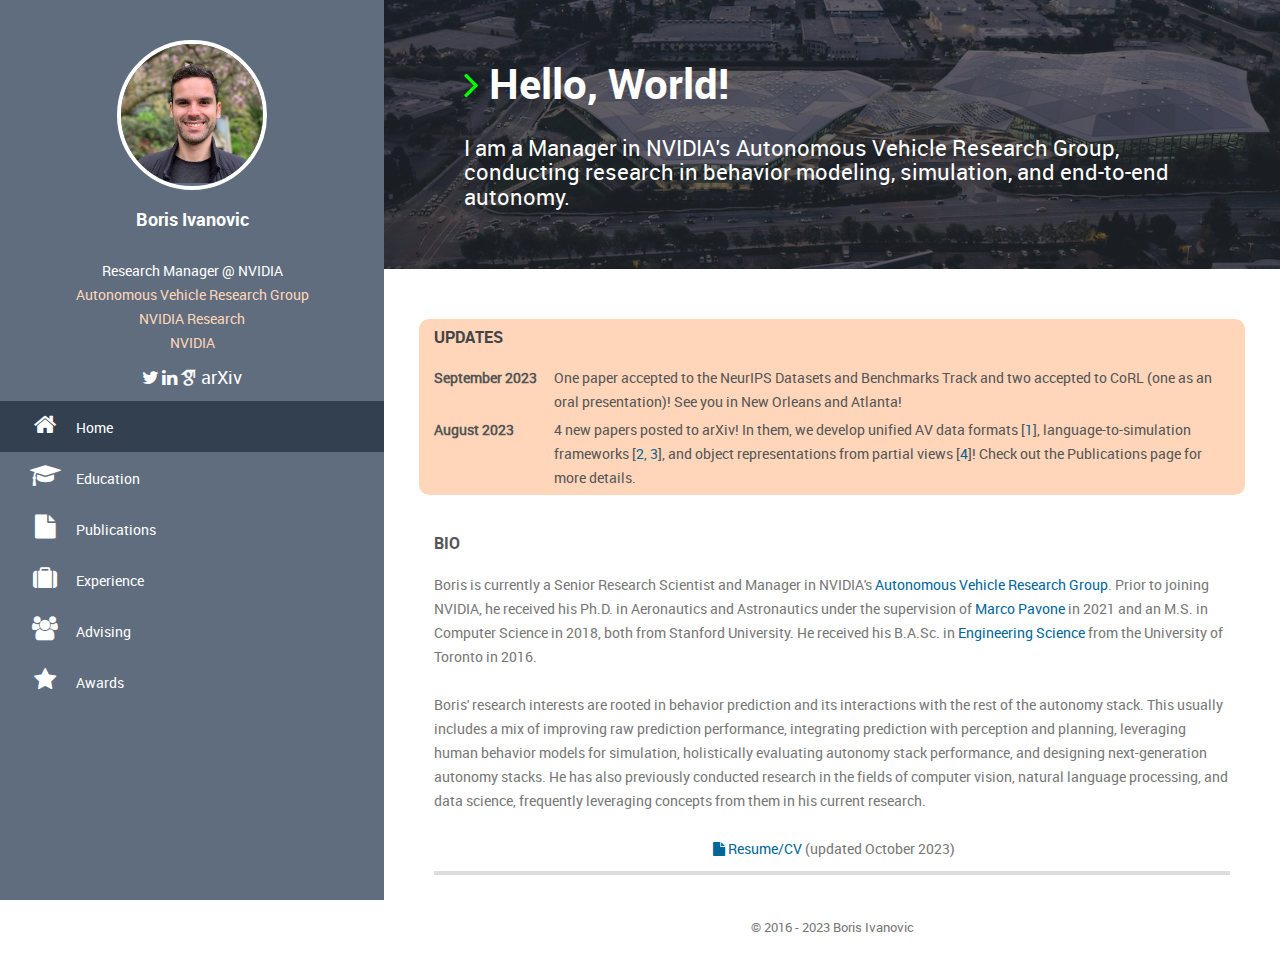
==== commit 093038f1: "3DV and preprint updates." ====
--- a/index.html
+++ b/index.html
@@ -154,7 +154,7 @@
                         <div class="col-md-12">
                             <h4 class="widget-title">Bio</h4>
                             <p>
-                                Boris is currently a Manager in NVIDIA's <a href="https://research.nvidia.com/labs/avg/" target="_blank">Autonomous Vehicle Research Group</a>. Prior to joining NVIDIA, he received his Ph.D. in Aeronautics and Astronautics under the supervision of <a href="http://web.stanford.edu/~pavone/" target="_blank">Marco Pavone</a> in 2021 and an M.S. in Computer Science in 2018, both from Stanford University. He received his B.A.Sc. in <a class="uoft-blue-underline" href="http://engsci.utoronto.ca/" target="_blank">Engineering Science</a> from the University of Toronto in 2016.
+                                Boris is currently a Senior Research Scientist and Manager in NVIDIA's <a href="https://research.nvidia.com/labs/avg/" target="_blank">Autonomous Vehicle Research Group</a>. Prior to joining NVIDIA, he received his Ph.D. in Aeronautics and Astronautics under the supervision of <a href="http://web.stanford.edu/~pavone/" target="_blank">Marco Pavone</a> in 2021 and an M.S. in Computer Science in 2018, both from Stanford University. He received his B.A.Sc. in <a class="uoft-blue-underline" href="http://engsci.utoronto.ca/" target="_blank">Engineering Science</a> from the University of Toronto in 2016.
                                 <br/>
                                 <br/>
                                 Boris' research interests are rooted in behavior prediction and its interactions with the rest of the autonomy stack. This usually includes a mix of improving raw prediction performance, integrating prediction with perception and planning, leveraging human behavior models for simulation, holistically evaluating autonomy stack performance, and designing next-generation autonomy stacks. He has also previously conducted research in the fields of computer vision, natural language processing, and data science, frequently leveraging concepts from them in his current research.
@@ -163,7 +163,7 @@
                                 If you'd like to conduct an internship in our group along these topics, please <a href="https://nvidia.wd5.myworkdayjobs.com/en-US/UniversityJobs/job/US-CA-Santa-Clara/PhD-Research-Intern--Autonomous-Vehicles---Summer-2023_JR1963492" target="_blank">apply here</a>! -->
                             <br/>
                             <br/>
-                            <p style="margin-bottom: -30px; text-align: center;"><a href="files/cv.pdf" target="_blank"><i class="fa fa-file fa-fw"></i>Resume/CV</a> (updated September 2023)</p>
+                            <p style="margin-bottom: -30px; text-align: center;"><a href="files/cv.pdf" target="_blank"><i class="fa fa-file fa-fw"></i>Resume/CV</a> (updated October 2023)</p>
                             <hr>
                         </div>
                     </div> <!-- #about -->
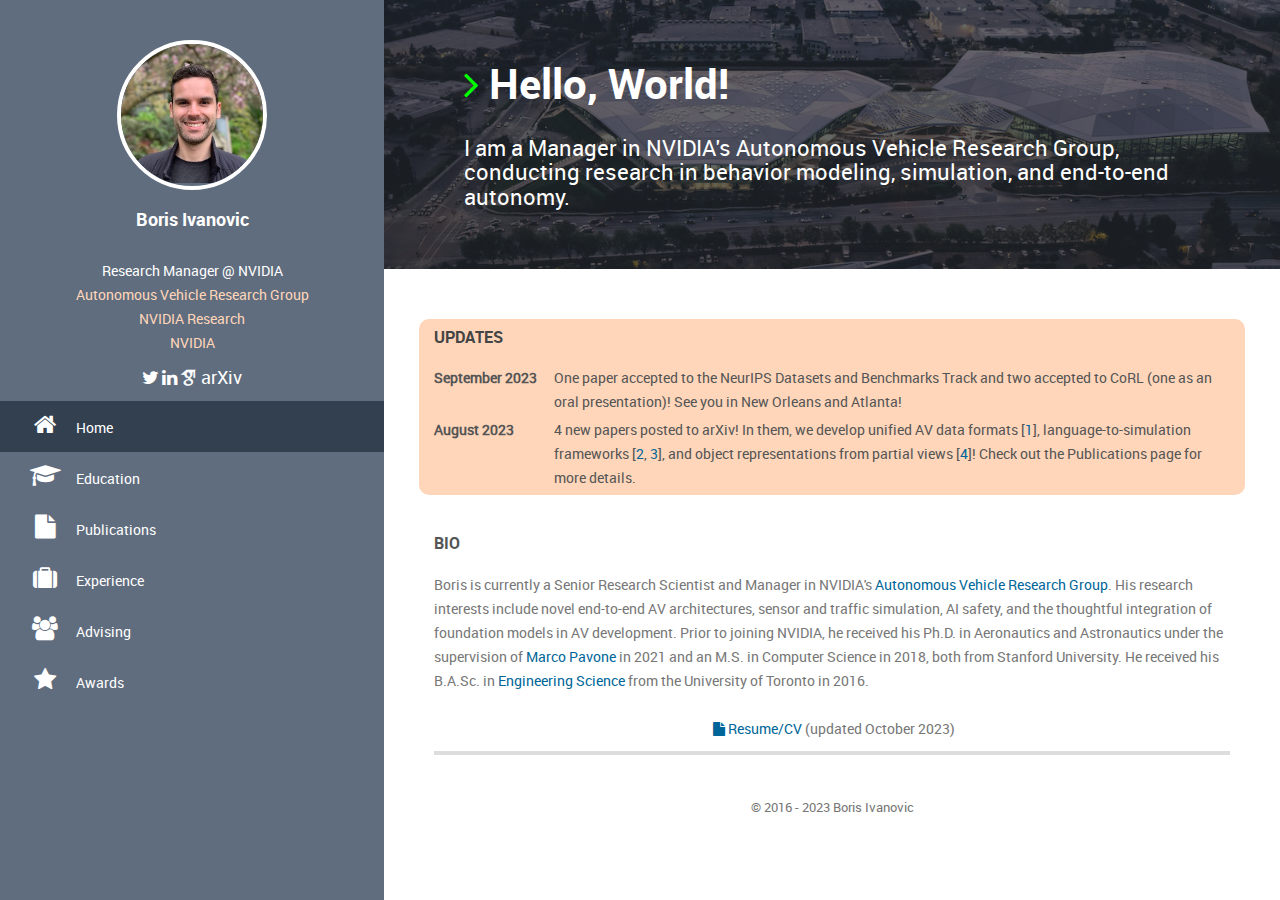
==== commit f00d79c9: "Updated bio." ====
--- a/index.html
+++ b/index.html
@@ -154,10 +154,10 @@
                         <div class="col-md-12">
                             <h4 class="widget-title">Bio</h4>
                             <p>
-                                Boris is currently a Senior Research Scientist and Manager in NVIDIA's <a href="https://research.nvidia.com/labs/avg/" target="_blank">Autonomous Vehicle Research Group</a>. Prior to joining NVIDIA, he received his Ph.D. in Aeronautics and Astronautics under the supervision of <a href="http://web.stanford.edu/~pavone/" target="_blank">Marco Pavone</a> in 2021 and an M.S. in Computer Science in 2018, both from Stanford University. He received his B.A.Sc. in <a class="uoft-blue-underline" href="http://engsci.utoronto.ca/" target="_blank">Engineering Science</a> from the University of Toronto in 2016.
-                                <br/>
-                                <br/>
-                                Boris' research interests are rooted in behavior prediction and its interactions with the rest of the autonomy stack. This usually includes a mix of improving raw prediction performance, integrating prediction with perception and planning, leveraging human behavior models for simulation, holistically evaluating autonomy stack performance, and designing next-generation autonomy stacks. He has also previously conducted research in the fields of computer vision, natural language processing, and data science, frequently leveraging concepts from them in his current research.
+                                Boris is currently a Senior Research Scientist and Manager in NVIDIA's <a href="https://research.nvidia.com/labs/avg/" target="_blank">Autonomous Vehicle Research Group</a>. His research interests include novel end-to-end AV architectures, sensor and traffic simulation, AI safety, and the thoughtful integration of foundation models in AV development. Prior to joining NVIDIA, he received his Ph.D. in Aeronautics and Astronautics under the supervision of <a href="http://web.stanford.edu/~pavone/" target="_blank">Marco Pavone</a> in 2021 and an M.S. in Computer Science in 2018, both from Stanford University. He received his B.A.Sc. in <a class="uoft-blue-underline" href="http://engsci.utoronto.ca/" target="_blank">Engineering Science</a> from the University of Toronto in 2016.
+                                <!-- <br/> -->
+                                <!-- <br/> -->
+                                <!-- Boris' research interests are rooted in behavior prediction and its interactions with the rest of the autonomy stack. This usually includes a mix of improving raw prediction performance, integrating prediction with perception and planning, leveraging human behavior models for simulation, holistically evaluating autonomy stack performance, and designing next-generation autonomy stacks. He has also previously conducted research in the fields of computer vision, natural language processing, and data science, frequently leveraging concepts from them in his current research. -->
                                 <!-- <br/>
                                 <br/>
                                 If you'd like to conduct an internship in our group along these topics, please <a href="https://nvidia.wd5.myworkdayjobs.com/en-US/UniversityJobs/job/US-CA-Santa-Clara/PhD-Research-Intern--Autonomous-Vehicles---Summer-2023_JR1963492" target="_blank">apply here</a>! -->
